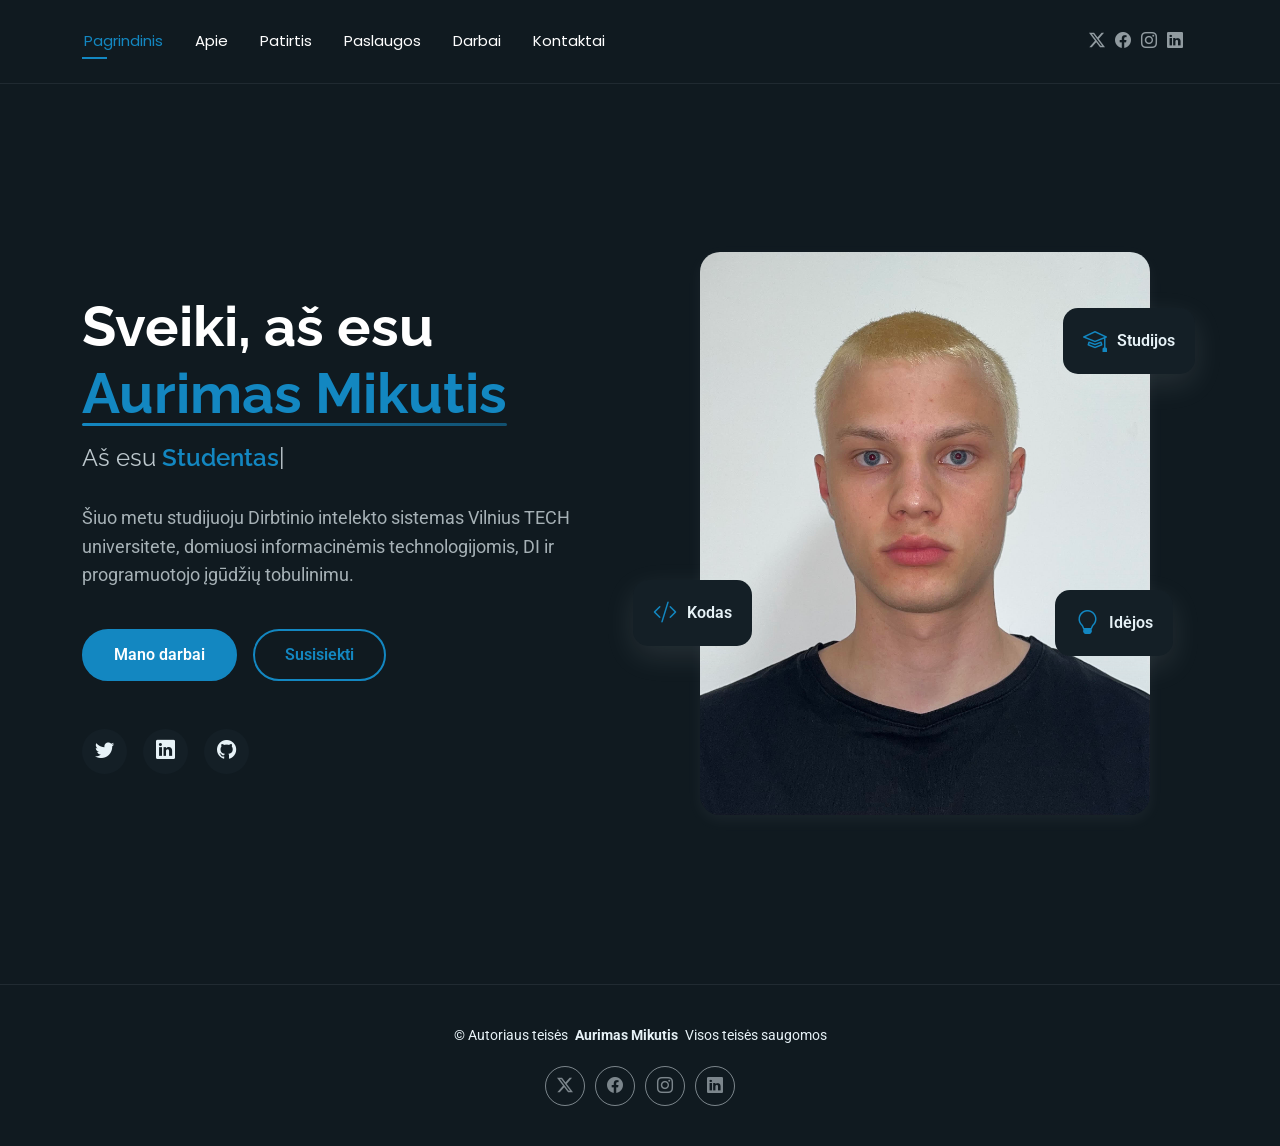
==== index.html @ d6ef15cb "Atnaujintas puslapio turinys" ====
<!DOCTYPE html>
<html lang="lt">

<head>
  <meta charset="utf-8">
  <meta content="width=device-width, initial-scale=1.0" name="viewport">
  <title>Aurimas Mikutis - Portfolioma</title>
  <meta name="description" content="">
  <meta name="keywords" content="">

  <!-- Favicons -->
  <link href="assets/img/favicon.png" rel="icon">
  <link href="assets/img/apple-touch-icon.png" rel="apple-touch-icon">

  <!-- Fonts -->
  <link href="https://fonts.googleapis.com" rel="preconnect">
  <link href="https://fonts.gstatic.com" rel="preconnect" crossorigin>
  <link href="https://fonts.googleapis.com/css2?family=Roboto:ital,wght@0,100;0,300;0,400;0,500;0,700;0,900;1,100;1,300;1,400;1,500;1,700;1,900&family=Poppins:ital,wght@0,100;0,200;0,300;0,400;0,500;0,600;0,700;0,800;0,900;1,100;1,200;1,300;1,400;1,500;1,600;1,700;1,800;1,900&family=Raleway:ital,wght@0,100;0,200;0,300;0,400;0,500;0,600;0,700;0,800;0,900;1,100;1,200;1,300;1,400;1,500;1,600;1,700;1,800;1,900&display=swap" rel="stylesheet">

  <!-- Vendor CSS Files -->
  <link href="assets/vendor/bootstrap/css/bootstrap.min.css" rel="stylesheet">
  <link href="assets/vendor/bootstrap-icons/bootstrap-icons.css" rel="stylesheet">
  <link href="assets/vendor/aos/aos.css" rel="stylesheet">
  <link href="assets/vendor/swiper/swiper-bundle.min.css" rel="stylesheet">
  <link href="assets/vendor/glightbox/css/glightbox.min.css" rel="stylesheet">

  <!-- Main CSS File -->
  <link href="assets/css/main.css" rel="stylesheet">
</head>

<body class="index-page">

  <header id="header" class="header d-flex align-items-center light-background sticky-top">
    <div class="container position-relative d-flex align-items-center justify-content-between">

      <nav id="navmenu" class="navmenu">
        <ul>
          <li><a href="index.html" class="active">Pagrindinis</a></li>
          <li><a href="about.html">Apie</a></li>
          <li><a href="resume.html">Patirtis</a></li>
          <li><a href="services.html">Paslaugos</a></li>
          <li><a href="portfolio.html">Darbai</a></li>
          <li><a href="contact.html">Kontaktai</a></li>
        </ul>
        <i class="mobile-nav-toggle d-xl-none bi bi-list"></i>
      </nav>

      <div class="header-social-links">
        <a href="#" class="twitter"><i class="bi bi-twitter-x"></i></a>
        <a href="#" class="facebook"><i class="bi bi-facebook"></i></a>
        <a href="#" class="instagram"><i class="bi bi-instagram"></i></a>
        <a href="#" class="linkedin"><i class="bi bi-linkedin"></i></a>
      </div>

    </div>
  </header>

  <main class="main">

    <!-- Hero Section -->
    <section id="hero" class="hero section">

      <div class="container" data-aos="fade-up" data-aos-delay="100">

        <div class="row gy-4 align-items-center">
          <div class="col-lg-6 order-2 order-lg-1">
            <div class="hero-content">
              <h1 data-aos="fade-up" data-aos-delay="200">Sveiki, aš esu <span class="highlight">Aurimas Mikutis</span></h1>
              <h2 data-aos="fade-up" data-aos-delay="300">Aš esu <span class="typed" data-typed-items="Studentas, Būsimas programuotojas, IT entuziastas"></span></h2>
              <p data-aos="fade-up" data-aos-delay="400">Šiuo metu studijuoju Dirbtinio intelekto sistemas Vilnius TECH universitete, domiuosi informacinėmis technologijomis, DI ir programuotojo įgūdžių tobulinimu.</p>
              <div class="hero-actions" data-aos="fade-up" data-aos-delay="500">
                <a href="portfolio.html" class="btn btn-primary">Mano darbai</a>
                <a href="contact.html" class="btn btn-outline">Susisiekti</a>
              </div>
              <div class="social-links" data-aos="fade-up" data-aos-delay="600">
                <a href="#"><i class="bi bi-twitter"></i></a>
                <a href="#"><i class="bi bi-linkedin"></i></a>
                <a href="https://github.com/mikutisaurimas"><i class="bi bi-github"></i></a>
              </div>
            </div>
          </div>
          <div class="col-lg-6 order-1 order-lg-2">
            <div class="hero-image" data-aos="zoom-in" data-aos-delay="300">
              <div class="image-wrapper">
                <img src="assets/img/profile/fotos.jpg" alt="Aurimas Mikutis" class="img-fluid">
                <div class="floating-elements">
                  <div class="floating-card design" data-aos="fade-left" data-aos-delay="700">
                    <i class="bi bi-mortarboard"></i>
                    <span>Studijos</span>
                  </div>
                  <div class="floating-card code" data-aos="fade-right" data-aos-delay="800">
                    <i class="bi bi-code-slash"></i>
                    <span>Kodas</span>
                  </div>
                  <div class="floating-card creativity" data-aos="fade-up" data-aos-delay="900">
                    <i class="bi bi-lightbulb"></i>
                    <span>Idėjos</span>
                  </div>
                </div>
              </div>
            </div>
          </div>
        </div>

      </div>

    </section><!-- /Hero Section -->

  </main>

  <footer id="footer" class="footer">

    <div class="container">
      <div class="copyright text-center ">
        <p>© <span>Autoriaus teisės</span> <strong class="px-1 sitename">Aurimas Mikutis</strong> <span>Visos teisės saugomos<br></span></p>
      </div>
      <div class="social-links d-flex justify-content-center">
        <a href="#"><i class="bi bi-twitter-x"></i></a>
        <a href="#"><i class="bi bi-facebook"></i></a>
        <a href="#"><i class="bi bi-instagram"></i></a>
        <a href="#"><i class="bi bi-linkedin"></i></a>
      </div>
    </div>

  </footer>

  <!-- Scroll Top -->
  <a href="#" id="scroll-top" class="scroll-top d-flex align-items-center justify-content-center"><i class="bi bi-arrow-up-short"></i></a>

  <!-- Preloader -->
  <div id="preloader"></div>

  <!-- Vendor JS Files -->
  <script src="assets/vendor/bootstrap/js/bootstrap.bundle.min.js"></script>
  <script src="assets/vendor/php-email-form/validate.js"></script>
  <script src="assets/vendor/aos/aos.js"></script>
  <script src="assets/vendor/typed.js/typed.umd.js"></script>
  <script src="assets/vendor/waypoints/noframework.waypoints.js"></script>
  <script src="assets/vendor/purecounter/purecounter_vanilla.js"></script>
  <script src="assets/vendor/swiper/swiper-bundle.min.js"></script>
  <script src="assets/vendor/imagesloaded/imagesloaded.pkgd.min.js"></script>
  <script src="assets/vendor/isotope-layout/isotope.pkgd.min.js"></script>
  <script src="assets/vendor/glightbox/js/glightbox.min.js"></script>

  <!-- Main JS File -->
  <script src="assets/js/main.js"></script>

</body>

</html>
---- assets/css/main.css ----
/**
* Template Name: FolioOne
* Template URL: https://bootstrapmade.com/folioone-bootstrap-portfolio-website-template/
* Updated: Aug 23 2025 with Bootstrap v5.3.7
* Author: BootstrapMade.com
* License: https://bootstrapmade.com/license/
*/

/*--------------------------------------------------------------
# Font & Color Variables
# Help: https://bootstrapmade.com/color-system/
--------------------------------------------------------------*/
/* Fonts */
:root {
  --default-font: "Roboto",  system-ui, -apple-system, "Segoe UI", Roboto, "Helvetica Neue", Arial, "Noto Sans", "Liberation Sans", sans-serif, "Apple Color Emoji", "Segoe UI Emoji", "Segoe UI Symbol", "Noto Color Emoji";
  --heading-font: "Raleway",  sans-serif;
  --nav-font: "Poppins",  sans-serif;
}

/* Global Colors - The following color variables are used throughout the website. Updating them here will change the color scheme of the entire website */
:root { 
  --background-color: #101a20; /* Background color for the entire website, including individual sections */
  --default-color: #e7f2f7; /* Default color used for the majority of the text content across the entire website */
  --heading-color: #ffffff; /* Color for headings, subheadings and title throughout the website */
  --accent-color: #1387c1; /* Accent color that represents your brand on the website. It's used for buttons, links, and other elements that need to stand out */
  --surface-color: #141f26; /* The surface color is used as a background of boxed elements within sections, such as cards, icon boxes, or other elements that require a visual separation from the global background. */
  --contrast-color: #ffffff; /* Contrast color for text, ensuring readability against backgrounds of accent, heading, or default colors. */
}

/* Nav Menu Colors - The following color variables are used specifically for the navigation menu. They are separate from the global colors to allow for more customization options */
:root {
  --nav-color: #ffffff;  /* The default color of the main navmenu links */
  --nav-hover-color: #1387c1; /* Applied to main navmenu links when they are hovered over or active */
  --nav-mobile-background-color: #213642; /* Used as the background color for mobile navigation menu */
  --nav-dropdown-background-color: #051117; /* Used as the background color for dropdown items that appear when hovering over primary navigation items */
  --nav-dropdown-color: #e7f2f7; /* Used for navigation links of the dropdown items in the navigation menu. */
  --nav-dropdown-hover-color: #1387c1; /* Similar to --nav-hover-color, this color is applied to dropdown navigation links when they are hovered over. */
}

/* Color Presets - These classes override global colors when applied to any section or element, providing reuse of the sam color scheme. */

.light-background {
  --background-color: #142027;
  --surface-color: #325264;
}

.dark-background {
  --background-color: #0b1419;
  --default-color: #ffffff;
  --heading-color: #ffffff;
  --surface-color: #252525;
  --contrast-color: #ffffff;
}

/* Smooth scroll */
:root {
  scroll-behavior: smooth;
}

/*--------------------------------------------------------------
# General Styling & Shared Classes
--------------------------------------------------------------*/
body {
  color: var(--default-color);
  background-color: var(--background-color);
  font-family: var(--default-font);
}

a {
  color: var(--accent-color);
  text-decoration: none;
  transition: 0.3s;
}

a:hover {
  color: color-mix(in srgb, var(--accent-color), transparent 25%);
  text-decoration: none;
}

h1,
h2,
h3,
h4,
h5,
h6 {
  color: var(--heading-color);
  font-family: var(--heading-font);
}

/* PHP Email Form Messages
------------------------------*/
.php-email-form .error-message {
  display: none;
  background: #df1529;
  color: #ffffff;
  text-align: left;
  padding: 15px;
  margin-bottom: 24px;
  font-weight: 600;
}

.php-email-form .sent-message {
  display: none;
  color: #ffffff;
  background: #059652;
  text-align: center;
  padding: 15px;
  margin-bottom: 24px;
  font-weight: 600;
}

.php-email-form .loading {
  display: none;
  background: var(--surface-color);
  text-align: center;
  padding: 15px;
  margin-bottom: 24px;
}

.php-email-form .loading:before {
  content: "";
  display: inline-block;
  border-radius: 50%;
  width: 24px;
  height: 24px;
  margin: 0 10px -6px 0;
  border: 3px solid var(--accent-color);
  border-top-color: var(--surface-color);
  animation: php-email-form-loading 1s linear infinite;
}

@keyframes php-email-form-loading {
  0% {
    transform: rotate(0deg);
  }

  100% {
    transform: rotate(360deg);
  }
}

/*--------------------------------------------------------------
# Global Header
--------------------------------------------------------------*/
.header {
  --background-color: rgba(255, 255, 255, 0);
  color: var(--default-color);
  background-color: var(--background-color);
  padding: 15px 0;
  transition: all 0.5s;
  z-index: 997;
  border-bottom: 1px solid color-mix(in srgb, var(--default-color), transparent 92%);
}

.header .logo {
  line-height: 1;
}

.header .logo img {
  max-height: 36px;
  margin-right: 8px;
}

.header .logo h1 {
  font-size: 32px;
  margin: 0;
  font-weight: 400;
  color: var(--heading-color);
}

.header .header-social-links {
  padding-right: 15px;
}

.header .header-social-links a {
  color: color-mix(in srgb, var(--default-color), transparent 40%);
  padding-left: 6px;
  display: inline-block;
  transition: 0.3s;
  font-size: 16px;
}

.header .header-social-links a:hover {
  color: var(--default-color);
}

.header .header-social-links a i {
  line-height: 0px;
}

@media (max-width: 1200px) {
  .header .logo {
    order: 1;
  }

  .header .header-social-links {
    order: 2;
  }

  .header .navmenu {
    order: 3;
  }
}

/* Global Header on Scroll
------------------------------*/
.scrolled .header {
  --background-color: rgba(16, 26, 32, 0.9);
}

/*--------------------------------------------------------------
# Navigation Menu
--------------------------------------------------------------*/
/* Desktop Navigation */
@media (min-width: 1200px) {
  .navmenu {
    padding: 0;
  }

  .navmenu ul {
    margin: 0;
    padding: 0;
    display: flex;
    list-style: none;
    align-items: center;
  }

  .navmenu li {
    position: relative;
  }

  .navmenu>ul>li {
    white-space: nowrap;
    padding: 15px 28px 15px 0;
  }

  .navmenu>ul>li:last-child {
    padding-right: 0;
  }

  .navmenu a,
  .navmenu a:focus {
    color: var(--nav-color);
    font-size: 15px;
    padding: 0 2px;
    font-family: var(--nav-font);
    font-weight: 400;
    display: flex;
    align-items: center;
    justify-content: space-between;
    white-space: nowrap;
    transition: 0.3s;
    position: relative;
  }

  .navmenu a i,
  .navmenu a:focus i {
    font-size: 12px;
    line-height: 0;
    margin-left: 5px;
    transition: 0.3s;
  }

  .navmenu>ul>li>a:before {
    content: "";
    position: absolute;
    height: 2px;
    bottom: -6px;
    left: 0;
    background-color: var(--nav-hover-color);
    visibility: hidden;
    width: 0px;
    transition: all 0.3s ease-in-out 0s;
  }

  .navmenu a:hover:before,
  .navmenu li:hover>a:before,
  .navmenu .active:before {
    visibility: visible;
    width: 25px;
  }

  .navmenu li:hover>a,
  .navmenu .active,
  .navmenu .active:focus {
    color: var(--nav-hover-color);
  }

  .navmenu .dropdown ul {
    margin: 0;
    padding: 10px 0;
    background: var(--nav-dropdown-background-color);
    display: block;
    position: absolute;
    visibility: hidden;
    left: -5px;
    top: 130%;
    opacity: 0;
    transition: 0.3s;
    border-radius: 4px;
    z-index: 99;
    box-shadow: 0px 0px 30px rgba(0, 0, 0, 0.1);
  }

  .navmenu .dropdown ul li {
    min-width: 200px;
  }

  .navmenu .dropdown ul a {
    padding: 10px 20px;
    font-size: 15px;
    text-transform: none;
    color: var(--nav-dropdown-color);
  }

  .navmenu .dropdown ul a i {
    font-size: 12px;
  }

  .navmenu .dropdown ul a:hover,
  .navmenu .dropdown ul .active:hover,
  .navmenu .dropdown ul li:hover>a {
    color: var(--nav-dropdown-hover-color);
  }

  .navmenu .dropdown:hover>ul {
    opacity: 1;
    top: 100%;
    visibility: visible;
  }

  .navmenu .dropdown .dropdown ul {
    top: 0;
    left: -90%;
    visibility: hidden;
  }

  .navmenu .dropdown .dropdown:hover>ul {
    opacity: 1;
    top: 0;
    left: -100%;
    visibility: visible;
  }
}

/* Mobile Navigation */
@media (max-width: 1199px) {
  .mobile-nav-toggle {
    color: var(--nav-color);
    font-size: 28px;
    line-height: 0;
    margin-right: 10px;
    cursor: pointer;
    transition: color 0.3s;
  }

  .navmenu {
    padding: 0;
    z-index: 9997;
  }

  .navmenu ul {
    display: none;
    list-style: none;
    position: absolute;
    inset: 60px 20px 20px 20px;
    padding: 10px 0;
    margin: 0;
    border-radius: 6px;
    background-color: var(--nav-mobile-background-color);
    border: 1px solid color-mix(in srgb, var(--default-color), transparent 90%);
    box-shadow: none;
    overflow-y: auto;
    transition: 0.3s;
    z-index: 9998;
  }

  .navmenu a,
  .navmenu a:focus {
    color: var(--nav-dropdown-color);
    padding: 10px 20px;
    font-family: var(--nav-font);
    font-size: 17px;
    font-weight: 500;
    display: flex;
    align-items: center;
    justify-content: space-between;
    white-space: nowrap;
    transition: 0.3s;
  }

  .navmenu a i,
  .navmenu a:focus i {
    font-size: 12px;
    line-height: 0;
    margin-left: 5px;
    width: 30px;
    height: 30px;
    display: flex;
    align-items: center;
    justify-content: center;
    border-radius: 50%;
    transition: 0.3s;
    background-color: color-mix(in srgb, var(--accent-color), transparent 90%);
  }

  .navmenu a i:hover,
  .navmenu a:focus i:hover {
    background-color: var(--accent-color);
    color: var(--contrast-color);
  }

  .navmenu a:hover,
  .navmenu .active,
  .navmenu .active:focus {
    color: var(--nav-dropdown-hover-color);
  }

  .navmenu .active i,
  .navmenu .active:focus i {
    background-color: var(--accent-color);
    color: var(--contrast-color);
    transform: rotate(180deg);
  }

  .navmenu .dropdown ul {
    position: static;
    display: none;
    z-index: 99;
    padding: 10px 0;
    margin: 10px 20px;
    background-color: var(--nav-dropdown-background-color);
    transition: all 0.5s ease-in-out;
  }

  .navmenu .dropdown ul ul {
    background-color: rgba(33, 37, 41, 0.1);
  }

  .navmenu .dropdown>.dropdown-active {
    display: block;
    background-color: rgba(33, 37, 41, 0.03);
  }

  .mobile-nav-active {
    overflow: hidden;
  }

  .mobile-nav-active .mobile-nav-toggle {
    color: #fff;
    position: absolute;
    font-size: 32px;
    top: 15px;
    right: 15px;
    margin-right: 0;
    z-index: 9999;
  }

  .mobile-nav-active .navmenu {
    position: fixed;
    overflow: hidden;
    inset: 0;
    background: rgba(33, 37, 41, 0.8);
    transition: 0.3s;
  }

  .mobile-nav-active .navmenu>ul {
    display: block;
  }
}

/*--------------------------------------------------------------
# Global Footer
--------------------------------------------------------------*/
.footer {
  color: var(--default-color);
  background-color: var(--background-color);
  font-size: 14px;
  padding: 40px 0;
  position: relative;
  border-top: 1px solid color-mix(in srgb, var(--default-color), transparent 92%);
}

.footer .copyright p {
  margin-bottom: 0;
}

.footer .social-links {
  margin-top: 20px;
}

.footer .social-links a {
  display: flex;
  align-items: center;
  justify-content: center;
  width: 40px;
  height: 40px;
  border-radius: 50%;
  border: 1px solid color-mix(in srgb, var(--default-color), transparent 50%);
  font-size: 16px;
  color: color-mix(in srgb, var(--default-color), transparent 50%);
  margin: 0 5px;
  transition: 0.3s;
}

.footer .social-links a:hover {
  color: var(--accent-color);
  border-color: var(--accent-color);
}

.footer .credits {
  margin-top: 10px;
  font-size: 13px;
  text-align: center;
}

/*--------------------------------------------------------------
# Preloader
--------------------------------------------------------------*/
#preloader {
  position: fixed;
  inset: 0;
  z-index: 9999;
  overflow: hidden;
  background-color: var(--background-color);
  transition: all 0.6s ease-out;
  width: 100%;
  height: 100vh;
}

#preloader:before,
#preloader:after {
  content: "";
  position: absolute;
  border: 4px solid var(--accent-color);
  border-radius: 50%;
  animation: animate-preloader 2s cubic-bezier(0, 0.2, 0.8, 1) infinite;
}

#preloader:after {
  animation-delay: -0.5s;
}

@keyframes animate-preloader {
  0% {
    width: 10px;
    height: 10px;
    top: calc(50% - 5px);
    left: calc(50% - 5px);
    opacity: 1;
  }

  100% {
    width: 72px;
    height: 72px;
    top: calc(50% - 36px);
    left: calc(50% - 36px);
    opacity: 0;
  }
}

/*--------------------------------------------------------------
# Scroll Top Button
--------------------------------------------------------------*/
.scroll-top {
  position: fixed;
  visibility: hidden;
  opacity: 0;
  right: 15px;
  bottom: -15px;
  z-index: 99999;
  background-color: var(--accent-color);
  width: 44px;
  height: 44px;
  border-radius: 50px;
  transition: all 0.4s;
}

.scroll-top i {
  font-size: 24px;
  color: var(--contrast-color);
  line-height: 0;
}

.scroll-top:hover {
  background-color: color-mix(in srgb, var(--accent-color), transparent 20%);
  color: var(--contrast-color);
}

.scroll-top.active {
  visibility: visible;
  opacity: 1;
  bottom: 15px;
}

/*--------------------------------------------------------------
# Disable aos animation delay on mobile devices
--------------------------------------------------------------*/
@media screen and (max-width: 768px) {
  [data-aos-delay] {
    transition-delay: 0 !important;
  }
}

/*--------------------------------------------------------------
# Global Page Titles & Breadcrumbs
--------------------------------------------------------------*/
.page-title {
  color: var(--default-color);
  background-color: var(--background-color);
  position: relative;
}

.page-title .heading {
  padding: 80px 0;
  border-top: 1px solid color-mix(in srgb, var(--default-color), transparent 90%);
}

.page-title .heading h1 {
  font-size: 38px;
  font-weight: 700;
}

.page-title nav {
  background-color: color-mix(in srgb, var(--default-color), transparent 96%);
  padding: 20px 0;
}

.page-title nav ol {
  display: flex;
  flex-wrap: wrap;
  list-style: none;
  padding: 0;
  margin: 0;
  font-size: 16px;
  font-weight: 400;
}

.page-title nav ol li+li {
  padding-left: 10px;
}

.page-title nav ol li+li::before {
  content: "/";
  display: inline-block;
  padding-right: 10px;
  color: color-mix(in srgb, var(--default-color), transparent 70%);
}

/*--------------------------------------------------------------
# Global Sections
--------------------------------------------------------------*/
section,
.section {
  color: var(--default-color);
  background-color: var(--background-color);
  padding: 60px 0;
  scroll-margin-top: 100px;
  overflow: clip;
}

@media (max-width: 1199px) {

  section,
  .section {
    scroll-margin-top: 66px;
  }
}

/*--------------------------------------------------------------
# Global Section Titles
--------------------------------------------------------------*/
.section-title {
  text-align: center;
  padding-bottom: 60px;
  position: relative;
}

.section-title h2 {
  font-size: 3.5rem;
  font-weight: 400;
  line-height: 1.2;
  color: var(--heading-color);
  margin-bottom: 1.5rem;
  letter-spacing: -1px;
}

@media (max-width: 768px) {
  .section-title h2 {
    font-size: 2.5rem;
  }
}

.section-title p {
  font-size: 1.125rem;
  line-height: 1.8;
  color: color-mix(in srgb, var(--default-color), transparent 25%);
  max-width: 900px;
  margin: 0 auto;
  text-wrap: balance;
}

/*--------------------------------------------------------------
# Hero Section
--------------------------------------------------------------*/
.hero {
  padding: 80px 0;
  min-height: 100vh;
  display: flex;
  align-items: center;
}

.hero .hero-content h1 {
  font-size: 3.5rem;
  font-weight: 700;
  margin-bottom: 1rem;
  line-height: 1.2;
}

.hero .hero-content h1 .highlight {
  color: var(--accent-color);
  position: relative;
}

.hero .hero-content h1 .highlight::after {
  content: "";
  position: absolute;
  bottom: 0;
  left: 0;
  width: 100%;
  height: 3px;
  background: linear-gradient(90deg, var(--accent-color), color-mix(in srgb, var(--accent-color), transparent 50%));
  border-radius: 2px;
}

@media (max-width: 768px) {
  .hero .hero-content h1 {
    font-size: 2.5rem;
  }
}

.hero .hero-content h2 {
  font-size: 1.5rem;
  font-weight: 400;
  margin-bottom: 2rem;
  color: color-mix(in srgb, var(--default-color), transparent 20%);
}

.hero .hero-content h2 .typed {
  color: var(--accent-color);
  font-weight: 600;
}

@media (max-width: 768px) {
  .hero .hero-content h2 {
    font-size: 1.25rem;
  }
}

.hero .hero-content p {
  font-size: 1.1rem;
  line-height: 1.6;
  margin-bottom: 2.5rem;
  color: color-mix(in srgb, var(--default-color), transparent 30%);
}

.hero .hero-actions {
  display: flex;
  gap: 1rem;
  margin-bottom: 3rem;
}

.hero .hero-actions .btn {
  padding: 12px 30px;
  border-radius: 50px;
  font-weight: 600;
  text-decoration: none;
  transition: all 0.3s ease;
  border: 2px solid;
}

.hero .hero-actions .btn.btn-primary {
  background: var(--accent-color);
  color: var(--contrast-color);
  border-color: var(--accent-color);
}

.hero .hero-actions .btn.btn-primary:hover {
  background: color-mix(in srgb, var(--accent-color), black 15%);
  border-color: color-mix(in srgb, var(--accent-color), black 15%);
  transform: translateY(-2px);
}

.hero .hero-actions .btn.btn-outline {
  background: transparent;
  color: var(--accent-color);
  border-color: var(--accent-color);
}

.hero .hero-actions .btn.btn-outline:hover {
  transform: translateY(-2px);
}

@media (max-width: 576px) {
  .hero .hero-actions {
    flex-direction: column;
  }

  .hero .hero-actions .btn {
    text-align: center;
  }
}

.hero .social-links {
  display: flex;
  gap: 1rem;
}

.hero .social-links a {
  width: 45px;
  height: 45px;
  background: var(--surface-color);
  border-radius: 50%;
  display: flex;
  align-items: center;
  justify-content: center;
  color: var(--default-color);
  font-size: 1.2rem;
  transition: all 0.3s ease;
}

.hero .social-links a:hover {
  background: var(--accent-color);
  color: var(--contrast-color);
  transform: translateY(-3px);
  box-shadow: 0 8px 25px color-mix(in srgb, var(--accent-color), transparent 70%);
}

.hero .hero-image {
  position: relative;
}

.hero .hero-image .image-wrapper {
  position: relative;
  max-width: 450px;
  margin: 0 auto;
}

.hero .hero-image .image-wrapper img {
  border-radius: 20px;
  box-shadow: 0 5px 15px color-mix(in srgb, var(--default-color), transparent 95%);
  transition: transform 0.3s ease;
}

.hero .hero-image .image-wrapper img:hover {
  transform: scale(1.02);
}

.hero .hero-image .floating-elements {
  position: absolute;
  top: 0;
  left: 0;
  right: 0;
  bottom: 0;
  pointer-events: none;
}

.hero .hero-image .floating-elements .floating-card {
  position: absolute;
  background: var(--surface-color);
  padding: 15px 20px;
  border-radius: 15px;
  box-shadow: 0 10px 30px color-mix(in srgb, var(--default-color), transparent 90%);
  display: flex;
  align-items: center;
  gap: 10px;
  font-weight: 600;
  animation: float 3s ease-in-out infinite;
}

.hero .hero-image .floating-elements .floating-card i {
  font-size: 1.5rem;
  color: var(--accent-color);
}

.hero .hero-image .floating-elements .floating-card.design {
  top: 10%;
  right: -10%;
  animation-delay: 0s;
}

.hero .hero-image .floating-elements .floating-card.code {
  bottom: 30%;
  left: -15%;
  animation-delay: 1s;
}

.hero .hero-image .floating-elements .floating-card.creativity {
  top: 60%;
  right: -5%;
  animation-delay: 2s;
}

@media (max-width: 992px) {
  .hero .hero-image .floating-elements .floating-card {
    display: none;
  }
}

@keyframes float {

  0%,
  100% {
    transform: translateY(0px);
  }

  50% {
    transform: translateY(-10px);
  }
}

@media (max-width: 992px) {
  .hero .hero-content {
    text-align: center;
    margin-bottom: 3rem;
  }
}

/*--------------------------------------------------------------
# About Section
--------------------------------------------------------------*/
.about .intro-content .eyebrow {
  display: inline-block;
  letter-spacing: 0.12em;
  text-transform: uppercase;
  font-size: 12px;
  color: color-mix(in srgb, var(--default-color), transparent 40%);
  margin-bottom: 16px;
}

.about .intro-content .headline {
  font-family: var(--heading-font);
  font-weight: 300;
  line-height: 1.2;
  font-size: clamp(28px, 4vw, 44px);
  margin: 0 0 24px 0;
}

.about .intro-content .lead {
  font-size: 18px;
  line-height: 1.8;
  color: color-mix(in srgb, var(--default-color), transparent 10%);
  margin-bottom: 24px;
}

.about .intro-content p {
  line-height: 1.8;
  margin-bottom: 24px;
  color: color-mix(in srgb, var(--default-color), transparent 5%);
}

.about .intro-content .cta-group {
  display: flex;
  gap: 24px;
  align-items: center;
  margin-top: 24px;
}

.about .intro-content .cta-group .btn-ghost {
  display: inline-flex;
  align-items: center;
  gap: 8px;
  padding: 12px 18px;
  border-radius: 6px;
  color: var(--accent-color);
  background: color-mix(in srgb, var(--accent-color), transparent 92%);
  border: 1px solid color-mix(in srgb, var(--accent-color), transparent 70%);
  transition: 0.3s ease-in-out;
}

.about .intro-content .cta-group .btn-ghost:hover,
.about .intro-content .cta-group .btn-ghost:focus {
  color: var(--contrast-color);
  background: var(--accent-color);
  border-color: var(--accent-color);
  outline: none;
  box-shadow: 0 0 0 3px color-mix(in srgb, var(--accent-color), transparent 70%);
}

.about .intro-content .cta-group .link-underline {
  display: inline-flex;
  align-items: center;
  gap: 8px;
  position: relative;
  color: var(--accent-color);
  padding-bottom: 4px;
  transition: 0.3s ease-in-out;
}

.about .intro-content .cta-group .link-underline::after {
  content: "";
  position: absolute;
  left: 0;
  right: 0;
  bottom: 0;
  height: 1px;
  background: color-mix(in srgb, var(--accent-color), transparent 40%);
  transform: scaleX(0.4);
  transform-origin: left;
  transition: 0.3s ease-in-out;
}

.about .intro-content .cta-group .link-underline:hover,
.about .intro-content .cta-group .link-underline:focus {
  color: color-mix(in srgb, var(--accent-color), transparent 10%);
  outline: none;
}

.about .intro-content .cta-group .link-underline:hover::after,
.about .intro-content .cta-group .link-underline:focus::after {
  transform: scaleX(1);
}

.about .profile-figure {
  margin: 0;
}

.about .profile-figure .profile-photo {
  width: 88%;
  max-width: 440px;
  border-radius: 18px;
  box-shadow: 0 10px 30px color-mix(in srgb, var(--default-color), transparent 92%);
  transform: translateY(0);
  transition: transform 0.3s ease-in-out;
}

.about .profile-figure .profile-caption {
  margin-top: 24px;
  display: flex;
  align-items: center;
  justify-content: center;
}

.about .profile-figure .profile-caption .meta {
  font-size: 14px;
  color: color-mix(in srgb, var(--default-color), transparent 20%);
}

.about .profile-figure .profile-caption .meta .funfact {
  font-size: 13px;
  margin-top: 4px;
  color: color-mix(in srgb, var(--default-color), transparent 35%);
}

.about .profile-figure:hover .profile-photo {
  transform: translateY(-4px);
}

.about .skill-item {
  padding: 24px;
  border-radius: 6px;
  transition: 0.3s ease-in-out;
  background: color-mix(in srgb, var(--surface-color), var(--accent-color) 2%);
  border: 1px solid color-mix(in srgb, var(--default-color), transparent 88%);
  height: 100%;
}

.about .skill-item i {
  font-size: 24px;
  color: var(--accent-color);
  margin-bottom: 16px;
  display: inline-block;
}

.about .skill-item h3 {
  font-size: 16px;
  margin-bottom: 6px;
  font-weight: 500;
}

.about .skill-item p {
  margin: 0;
  font-size: 14px;
  color: color-mix(in srgb, var(--default-color), transparent 25%);
}

.about .skill-item:hover {
  transform: translateY(-3px);
  border-color: color-mix(in srgb, var(--accent-color), transparent 60%);
  box-shadow: 0 10px 30px color-mix(in srgb, var(--default-color), transparent 92%);
}

.about .timeline-item {
  position: relative;
  padding-left: 26px;
}

.about .timeline-item time {
  display: inline-block;
  font-size: 12px;
  letter-spacing: 0.08em;
  text-transform: uppercase;
  color: color-mix(in srgb, var(--default-color), transparent 45%);
  margin-bottom: 6px;
}

.about .timeline-item h4 {
  font-size: 18px;
  font-weight: 400;
  margin: 0 0 6px;
}

.about .timeline-item p {
  font-size: 14px;
  color: color-mix(in srgb, var(--default-color), transparent 25%);
  margin: 0;
}

.about .timeline-item .dot {
  position: absolute;
  left: 0;
  top: 4px;
  width: 10px;
  height: 10px;
  border-radius: 50%;
  background: var(--accent-color);
  box-shadow: 0 0 0 6px color-mix(in srgb, var(--accent-color), transparent 80%);
}

.about .personal-quote {
  padding: 24px 0;
}

.about .personal-quote p {
  font-family: var(--heading-font);
  font-weight: 300;
  font-size: clamp(20px, 3vw, 28px);
  line-height: 1.5;
  color: color-mix(in srgb, var(--default-color), transparent 5%);
  margin: 0 auto;
  max-width: 800px;
}

.about .fact-pill {
  display: flex;
  align-items: center;
  justify-content: center;
  gap: 10px;
  padding: 10px 14px;
  border-radius: 999px;
  border: 1px solid color-mix(in srgb, var(--default-color), transparent 85%);
  background: var(--surface-color);
  color: color-mix(in srgb, var(--default-color), transparent 10%);
  transition: 0.3s ease-in-out;
}

.about .fact-pill i {
  color: var(--accent-color);
}

.about .fact-pill span {
  font-size: 14px;
}

.about .fact-pill:hover {
  transform: translateY(-2px);
  border-color: color-mix(in srgb, var(--accent-color), transparent 60%);
  box-shadow: 0 10px 30px color-mix(in srgb, var(--default-color), transparent 92%);
}

.about .fact-pill:focus-within {
  box-shadow: 0 0 0 3px color-mix(in srgb, var(--accent-color), transparent 70%);
}

@media (max-width: 992px) {
  .about .profile-figure {
    text-align: center !important;
  }

  .about .profile-figure .profile-photo {
    width: 72%;
  }

  .about .intro-content .cta-group {
    flex-wrap: wrap;
  }
}

@media (max-width: 576px) {
  .about .profile-figure .profile-photo {
    width: 100%;
  }
}

/*--------------------------------------------------------------
# Skills Section
--------------------------------------------------------------*/
.skills .skill-box {
  background-color: var(--surface-color);
  padding: 2rem;
  border-radius: 8px;
  box-shadow: 0 0 20px rgba(0, 0, 0, 0.05);
}

.skills .skill-box h3 {
  font-size: 1.2rem;
  margin-bottom: 1rem;
  font-weight: 600;
}

.skills .skill-box p {
  font-size: 0.9rem;
  margin-bottom: 0.8rem;
  opacity: 0.6;
}

.skills .skill-box .progress {
  background-color: color-mix(in srgb, var(--accent-color), transparent 85%);
  border-radius: 50px;
  height: 8px;
  margin-top: 5px;
  overflow: hidden;
}

.skills .skill-box .progress .progress-bar {
  background-color: var(--accent-color);
  height: 100%;
  position: relative;
  border-radius: 50px;
  transition: 0.9s;
  width: 1px;
}

/*--------------------------------------------------------------
# Stats Section
--------------------------------------------------------------*/
.stats .avatars {
  position: relative;
}

.stats .avatars img {
  width: 60px;
  height: 60px;
  border: 3px solid var(--accent-color);
  margin-right: -15px;
  transition: transform 0.3s ease;
}

.stats .avatars img:hover {
  transform: translateY(-5px);
  z-index: 2;
}

.stats .counters h2 {
  color: var(--heading-color);
  font-size: 48px;
  font-weight: 700;
  margin-bottom: 10px;
}

.stats .counters h2 span {
  display: inline-block;
}

.stats .counters p {
  color: var(--default-color);
  font-size: 18px;
  margin: 0;
  opacity: 0.9;
}

@media (max-width: 991px) {
  .stats .row {
    text-align: center;
  }

  .stats .avatars {
    justify-content: center;
    margin-bottom: 40px;
  }

  .stats .counters h2 {
    font-size: 36px;
  }

  .stats .counters p {
    font-size: 16px;
  }

  .stats .counters .col-md-4 {
    margin-bottom: 30px;
  }

  .stats .counters .col-md-4:last-child {
    margin-bottom: 0;
  }
}

@media (max-width: 576px) {
  .stats {
    padding: 60px 0;
  }

  .stats .avatars {
    flex-wrap: wrap;
    justify-content: center;
  }

  .stats .avatars img {
    margin: 0 -8px;
  }
}

/*--------------------------------------------------------------
# Testimonials Section
--------------------------------------------------------------*/
.testimonials .testimonials-carousel,
.testimonials .testimonials-slider {
  overflow: hidden;
}

.testimonials .testimonial-item .testimonial-content {
  border-left: 3px solid var(--accent-color);
  padding-left: 30px;
}

.testimonials .testimonial-item .testimonial-img {
  border-radius: 50%;
  border: 4px solid var(--background-color);
  margin: 0 auto;
}

.testimonials .testimonial-item h3 {
  font-size: 20px;
  font-weight: bold;
  margin: 10px 0 5px 0;
}

.testimonials .testimonial-item h4 {
  font-size: 14px;
  color: color-mix(in srgb, var(--default-color), transparent 40%);
  margin: 0 0 10px 0;
}

.testimonials .testimonial-item .stars i {
  color: #ffc107;
  margin: 0 1px;
}

.testimonials .testimonial-item .quote-icon-left,
.testimonials .testimonial-item .quote-icon-right {
  color: color-mix(in srgb, var(--accent-color), transparent 50%);
  font-size: 26px;
  line-height: 0;
}

.testimonials .testimonial-item .quote-icon-left {
  display: inline-block;
  left: -5px;
  position: relative;
}

.testimonials .testimonial-item .quote-icon-right {
  display: inline-block;
  right: -5px;
  position: relative;
  top: 10px;
  transform: scale(-1, -1);
}

.testimonials .testimonial-item p {
  font-style: italic;
}

.testimonials .swiper-wrapper {
  height: auto;
}

.testimonials .swiper-pagination {
  margin-top: 30px;
  position: relative;
}

.testimonials .swiper-pagination .swiper-pagination-bullet {
  width: 12px;
  height: 12px;
  background-color: color-mix(in srgb, var(--default-color), transparent 85%);
  opacity: 1;
}

.testimonials .swiper-pagination .swiper-pagination-bullet-active {
  background-color: var(--accent-color);
}

/*--------------------------------------------------------------
# Resume Section
--------------------------------------------------------------*/
.resume .resume-item {
  margin-bottom: 3rem;
}

.resume .resume-item .resume-title {
  font-size: 1.75rem;
  font-weight: 700;
  margin-bottom: 1.5rem;
  padding-bottom: 1.5rem;
  position: relative;
  color: var(--heading-color);
}

.resume .resume-item .resume-title::after {
  content: "";
  position: absolute;
  display: block;
  width: 50px;
  height: 3px;
  background: var(--accent-color);
  bottom: 0;
  left: 0;
}

.resume .resume-item .resume-content {
  padding-left: 1.25rem;
  border-left: 2px solid color-mix(in srgb, var(--accent-color), transparent 85%);
}

.resume .resume-item article {
  position: relative;
  margin-bottom: 2.5rem;
}

.resume .resume-item article::before {
  content: "";
  position: absolute;
  width: 16px;
  height: 16px;
  border-radius: 50%;
  left: -1.8rem;
  top: 0.25rem;
  background: var(--background-color);
  border: 2px solid var(--accent-color);
}

.resume .resume-item article h4 {
  font-size: 1.25rem;
  font-weight: 600;
  margin-bottom: 0.5rem;
  color: var(--heading-color);
}

.resume .resume-item article h5 {
  font-size: 1rem;
  background: color-mix(in srgb, var(--accent-color), transparent 92%);
  padding: 0.375rem 0.75rem;
  display: inline-block;
  font-weight: 600;
  margin: 0.5rem 0;
  color: var(--accent-color);
  border-radius: 4px;
}

.resume .resume-item article .institution,
.resume .resume-item article .company {
  font-size: 1rem;
  margin-bottom: 1rem;
  color: color-mix(in srgb, var(--default-color), transparent 25%);
}

.resume .resume-item article p {
  margin-bottom: 1rem;
}

.resume .resume-item article ul {
  padding-left: 1.25rem;
  margin-bottom: 0;
}

.resume .resume-item article ul li {
  padding-bottom: 0.75rem;
  position: relative;
}

.resume .resume-item article ul li:last-child {
  padding-bottom: 0;
}

.resume .skill-item {
  margin-bottom: 2rem;
}

.resume .skill-item h4 {
  font-size: 1rem;
  font-weight: 600;
  margin-bottom: 0.75rem;
  color: var(--heading-color);
}

.resume .skill-item .progress {
  height: 0.75rem;
  background-color: color-mix(in srgb, var(--accent-color), transparent 92%);
  border-radius: 1rem;
  overflow: visible;
}

.resume .skill-item .progress .progress-bar {
  background-color: var(--accent-color);
  position: relative;
  border-radius: 1rem;
  width: 0;
  transition: width 1s ease;
}

.resume .skill-item .progress .progress-bar::after {
  content: attr(aria-valuenow) "%";
  position: absolute;
  right: 0;
  top: -1.75rem;
  font-size: 0.875rem;
  font-weight: 600;
  color: var(--accent-color);
}

@media (max-width: 991.98px) {
  .resume .resume-item {
    margin-bottom: 2rem;
  }
}

@media (max-width: 767.98px) {
  .resume .resume-content {
    padding-left: 1rem !important;
  }

  .resume article::before {
    left: -2rem !important;
  }
}

/*--------------------------------------------------------------
# Services Section
--------------------------------------------------------------*/
.services .service-item {
  display: flex;
  background-color: var(--surface-color);
  border-radius: 12px;
  padding: 2rem;
  height: 100%;
  position: relative;
  overflow: hidden;
  box-shadow: 0 5px 20px rgba(0, 0, 0, 0.03);
  transition: all 0.4s ease;
}

.services .service-item::before {
  content: "";
  position: absolute;
  left: 0;
  top: 0;
  height: 100%;
  width: 4px;
  background-color: var(--accent-color);
  transform: scaleY(0);
  transform-origin: bottom;
  transition: transform 0.4s cubic-bezier(0.65, 0, 0.35, 1);
}

.services .service-item:hover {
  box-shadow: 0 10px 30px rgba(0, 0, 0, 0.08);
  transform: translateY(-5px);
}

.services .service-item:hover::before {
  transform: scaleY(1);
}

.services .service-item:hover .service-icon {
  background-color: var(--accent-color);
  color: var(--contrast-color);
  transform: rotateY(180deg);
}

.services .service-item:hover .service-icon i {
  transform: rotateY(180deg);
}

.services .service-item:hover .service-link i {
  transform: translateX(5px);
}

.services .service-icon {
  flex-shrink: 0;
  width: 70px;
  height: 70px;
  border-radius: 12px;
  background-color: color-mix(in srgb, var(--accent-color), transparent 90%);
  color: var(--accent-color);
  display: flex;
  align-items: center;
  justify-content: center;
  margin-right: 1.5rem;
  transition: all 0.5s ease;
}

.services .service-icon i {
  font-size: 2rem;
  transition: transform 0.5s ease;
}

.services .service-content {
  flex-grow: 1;
}

.services .service-content h3 {
  font-size: 1.4rem;
  margin-bottom: 1rem;
  font-weight: 700;
  color: var(--heading-color);
}

.services .service-content p {
  margin-bottom: 1.25rem;
  color: color-mix(in srgb, var(--default-color), transparent 20%);
}

.services .service-link {
  display: inline-flex;
  align-items: center;
  color: var(--accent-color);
  font-weight: 600;
  text-decoration: none;
  transition: color 0.3s ease;
}

.services .service-link span {
  margin-right: 0.5rem;
}

.services .service-link i {
  transition: transform 0.3s ease;
}

.services .service-link:hover {
  color: color-mix(in srgb, var(--accent-color), transparent 25%);
}

@media (max-width: 767.98px) {
  .services .service-item {
    padding: 1.5rem;
    margin-bottom: 1rem;
  }

  .services .service-icon {
    width: 60px;
    height: 60px;
    margin-right: 1rem;
  }

  .services .service-icon i {
    font-size: 1.5rem;
  }

  .services .service-content h3 {
    font-size: 1.2rem;
    margin-bottom: 0.75rem;
  }

  .services .service-content p {
    margin-bottom: 1rem;
    font-size: 0.95rem;
  }
}

@media (max-width: 575.98px) {
  .services .service-item {
    flex-direction: column;
    text-align: center;
  }

  .services .service-item::before {
    width: 100%;
    height: 4px;
    transform: scaleX(0);
    transform-origin: left;
  }

  .services .service-item:hover::before {
    transform: scaleX(1);
  }

  .services .service-icon {
    margin-right: 0;
    margin-bottom: 1.25rem;
  }

  .services .service-link {
    justify-content: center;
  }
}

/*--------------------------------------------------------------
# Service Details Section
--------------------------------------------------------------*/
.service-details .service-hero {
  margin-bottom: 4rem;
}

.service-details .service-hero .service-meta {
  display: flex;
  align-items: center;
  gap: 1rem;
  margin-bottom: 1.5rem;
}

.service-details .service-hero .service-meta .service-category {
  background: color-mix(in srgb, var(--accent-color), transparent 85%);
  color: var(--accent-color);
  padding: 0.5rem 1rem;
  border-radius: 20px;
  font-size: 0.85rem;
  font-weight: 500;
  letter-spacing: 0.5px;
}

.service-details .service-hero .service-meta .reading-time {
  color: color-mix(in srgb, var(--default-color), transparent 50%);
  font-size: 0.9rem;
  font-weight: 300;
}

.service-details .service-hero h1 {
  font-size: 3.5rem;
  font-weight: 300;
  line-height: 1.2;
  margin-bottom: 1.5rem;
  color: var(--heading-color);
  letter-spacing: -0.02em;
}

.service-details .service-hero .service-description {
  font-size: 1.25rem;
  line-height: 1.7;
  color: color-mix(in srgb, var(--default-color), transparent 25%);
  font-weight: 300;
  margin: 0;
}

.service-details .service-visual {
  margin-bottom: 4rem;
  overflow: hidden;
  border-radius: 4px;
}

.service-details .service-visual img {
  width: 100%;
  height: 400px;
  object-fit: cover;
  transition: transform 0.5s ease;
}

.service-details .service-visual img:hover {
  transform: scale(1.02);
}

.service-details .service-narrative {
  margin-bottom: 5rem;
}

.service-details .service-narrative h3 {
  font-size: 2rem;
  font-weight: 300;
  margin-bottom: 2rem;
  color: var(--heading-color);
  letter-spacing: -0.01em;
}

.service-details .service-narrative p {
  font-size: 1.1rem;
  line-height: 1.8;
  margin-bottom: 2rem;
  color: var(--default-color);
  font-weight: 300;
}

.service-details .benefits-grid {
  display: grid;
  grid-template-columns: repeat(auto-fit, minmax(280px, 1fr));
  gap: 2.5rem;
  margin-top: 3rem;
}

.service-details .benefits-grid .benefit-card {
  text-align: center;
  padding: 0;
}

.service-details .benefits-grid .benefit-card .benefit-icon {
  width: 60px;
  height: 60px;
  background: color-mix(in srgb, var(--accent-color), transparent 90%);
  border-radius: 50%;
  display: flex;
  align-items: center;
  justify-content: center;
  margin: 0 auto 1.5rem;
  transition: all 0.3s ease;
}

.service-details .benefits-grid .benefit-card .benefit-icon i {
  font-size: 1.5rem;
  color: var(--accent-color);
}

.service-details .benefits-grid .benefit-card:hover .benefit-icon {
  background: var(--accent-color);
  transform: translateY(-2px);
}

.service-details .benefits-grid .benefit-card:hover .benefit-icon i {
  color: var(--contrast-color);
}

.service-details .benefits-grid .benefit-card h4 {
  font-size: 1.2rem;
  font-weight: 400;
  margin-bottom: 1rem;
  color: var(--heading-color);
}

.service-details .benefits-grid .benefit-card p {
  font-size: 1rem;
  line-height: 1.6;
  color: color-mix(in srgb, var(--default-color), transparent 30%);
  margin: 0;
}

.service-details .timeline-section {
  margin-bottom: 4rem;
}

.service-details .timeline-section h3 {
  font-size: 2rem;
  font-weight: 300;
  margin-bottom: 3rem;
  color: var(--heading-color);
  letter-spacing: -0.01em;
}

.service-details .timeline-section .timeline {
  position: relative;
}

.service-details .timeline-section .timeline::before {
  content: "";
  position: absolute;
  left: 30px;
  top: 0;
  bottom: 0;
  width: 1px;
  background: color-mix(in srgb, var(--default-color), transparent 85%);
}

.service-details .timeline-section .timeline .timeline-item {
  position: relative;
  padding-left: 80px;
  margin-bottom: 3rem;
}

.service-details .timeline-section .timeline .timeline-item:last-child {
  margin-bottom: 0;
}

.service-details .timeline-section .timeline .timeline-item .timeline-marker {
  position: absolute;
  left: 0;
  top: 0;
  width: 60px;
  height: 60px;
  background: var(--surface-color);
  border: 2px solid color-mix(in srgb, var(--accent-color), transparent 70%);
  border-radius: 50%;
  display: flex;
  align-items: center;
  justify-content: center;
  z-index: 1;
}

.service-details .timeline-section .timeline .timeline-item .timeline-marker span {
  font-size: 1.2rem;
  font-weight: 500;
  color: var(--accent-color);
}

.service-details .timeline-section .timeline .timeline-item .timeline-content h4 {
  font-size: 1.3rem;
  font-weight: 400;
  margin-bottom: 0.75rem;
  color: var(--heading-color);
}

.service-details .timeline-section .timeline .timeline-item .timeline-content p {
  font-size: 1rem;
  line-height: 1.6;
  margin-bottom: 0.5rem;
  color: var(--default-color);
}

.service-details .timeline-section .timeline .timeline-item .timeline-content small {
  color: color-mix(in srgb, var(--default-color), transparent 40%);
  font-size: 0.9rem;
  font-weight: 500;
}

.service-details .service-sidebar {
  padding-left: 2rem;
}

@media (max-width: 992px) {
  .service-details .service-sidebar {
    padding-left: 0;
    margin-top: 4rem;
  }
}

.service-details .overview-card,
.service-details .success-story,
.service-details .consultation-form {
  background: var(--surface-color);
  border-radius: 8px;
  padding: 2.5rem;
  margin-bottom: 2.5rem;
  border: 1px solid color-mix(in srgb, var(--default-color), transparent 93%);
  transition: all 0.3s ease;
}

.service-details .overview-card:hover,
.service-details .success-story:hover,
.service-details .consultation-form:hover {
  border-color: color-mix(in srgb, var(--accent-color), transparent 80%);
}

.service-details .overview-card .overview-header h4 {
  font-size: 1.4rem;
  font-weight: 400;
  margin-bottom: 2rem;
  color: var(--heading-color);
}

.service-details .overview-card .overview-stats {
  display: grid;
  grid-template-columns: repeat(3, 1fr);
  gap: 1.5rem;
  margin-bottom: 2rem;
}

.service-details .overview-card .overview-stats .stat-item {
  text-align: center;
}

.service-details .overview-card .overview-stats .stat-item .stat-number {
  font-size: 2rem;
  font-weight: 300;
  color: var(--accent-color);
  line-height: 1;
  margin-bottom: 0.5rem;
}

.service-details .overview-card .overview-stats .stat-item .stat-label {
  font-size: 0.85rem;
  color: color-mix(in srgb, var(--default-color), transparent 40%);
  font-weight: 500;
  text-transform: uppercase;
  letter-spacing: 0.5px;
}

.service-details .overview-card .overview-details {
  border-top: 1px solid color-mix(in srgb, var(--default-color), transparent 90%);
  padding-top: 1.5rem;
}

.service-details .overview-card .overview-details .detail-row {
  display: flex;
  justify-content: space-between;
  align-items: center;
  margin-bottom: 1rem;
}

.service-details .overview-card .overview-details .detail-row:last-child {
  margin-bottom: 0;
}

.service-details .overview-card .overview-details .detail-row .detail-label {
  font-size: 0.95rem;
  color: color-mix(in srgb, var(--default-color), transparent 30%);
  font-weight: 400;
}

.service-details .overview-card .overview-details .detail-row .detail-value {
  font-size: 0.95rem;
  color: var(--heading-color);
  font-weight: 500;
}

.service-details .success-story .story-quote p {
  font-size: 1.1rem;
  line-height: 1.7;
  color: color-mix(in srgb, var(--default-color), transparent 20%);
  font-style: italic;
  margin-bottom: 2rem;
}

.service-details .success-story .story-author {
  display: flex;
  align-items: center;
  gap: 1rem;
  margin-bottom: 1.5rem;
}

.service-details .success-story .story-author .author-avatar {
  width: 50px;
  height: 50px;
  border-radius: 50%;
  object-fit: cover;
}

.service-details .success-story .story-author .author-details h5 {
  font-size: 1rem;
  font-weight: 500;
  margin-bottom: 0.25rem;
  color: var(--heading-color);
}

.service-details .success-story .story-author .author-details span {
  display: block;
  font-size: 0.9rem;
  color: color-mix(in srgb, var(--default-color), transparent 40%);
  margin-bottom: 0.25rem;
}

.service-details .success-story .story-author .author-details small {
  font-size: 0.8rem;
  color: color-mix(in srgb, var(--default-color), transparent 50%);
}

.service-details .success-story .story-metrics {
  display: grid;
  grid-template-columns: repeat(2, 1fr);
  gap: 1rem;
  padding-top: 1.5rem;
  border-top: 1px solid color-mix(in srgb, var(--default-color), transparent 90%);
}

.service-details .success-story .story-metrics .metric {
  text-align: center;
}

.service-details .success-story .story-metrics .metric .metric-value {
  font-size: 1.5rem;
  font-weight: 500;
  color: var(--accent-color);
  display: block;
  margin-bottom: 0.25rem;
}

.service-details .success-story .story-metrics .metric .metric-label {
  font-size: 0.8rem;
  color: color-mix(in srgb, var(--default-color), transparent 40%);
  text-transform: uppercase;
  letter-spacing: 0.5px;
}

.service-details .consultation-form .form-header {
  margin-bottom: 2rem;
}

.service-details .consultation-form .form-header h4 {
  font-size: 1.4rem;
  font-weight: 400;
  margin-bottom: 0.75rem;
  color: var(--heading-color);
}

.service-details .consultation-form .form-header p {
  font-size: 0.95rem;
  line-height: 1.6;
  color: color-mix(in srgb, var(--default-color), transparent 30%);
  margin: 0;
}

.service-details .consultation-form .form-group {
  margin-bottom: 1.5rem;
}

.service-details .consultation-form .form-input {
  width: 100%;
  padding: 1rem;
  border: 1px solid color-mix(in srgb, var(--default-color), transparent 85%);
  border-radius: 4px;
  font-size: 0.95rem;
  transition: all 0.3s ease;
  background: transparent;
}

.service-details .consultation-form .form-input:focus {
  outline: none;
  border-color: var(--accent-color);
  box-shadow: 0 0 0 3px color-mix(in srgb, var(--accent-color), transparent 90%);
}

.service-details .consultation-form input[type=text],
.service-details .consultation-form input[type=email],
.service-details .consultation-form input[type=tel],
.service-details .consultation-form select,
.service-details .consultation-form textarea {
  color: var(--default-color);
  background-color: var(--surface-color);
  font-size: 14px;
  border-color: color-mix(in srgb, var(--default-color), transparent 80%);
}

.service-details .consultation-form input[type=text]:focus,
.service-details .consultation-form input[type=email]:focus,
.service-details .consultation-form input[type=tel]:focus,
.service-details .consultation-form select:focus,
.service-details .consultation-form textarea:focus {
  border-color: var(--accent-color);
}

.service-details .consultation-form input[type=text]::placeholder,
.service-details .consultation-form input[type=email]::placeholder,
.service-details .consultation-form input[type=tel]::placeholder,
.service-details .consultation-form select::placeholder,
.service-details .consultation-form textarea::placeholder {
  color: color-mix(in srgb, var(--default-color), transparent 70%);
}

.service-details .consultation-form .btn-consultation {
  background: var(--accent-color);
  color: var(--contrast-color);
  border: none;
  padding: 1rem 2rem;
  border-radius: 4px;
  font-size: 0.95rem;
  font-weight: 500;
  width: 100%;
  display: flex;
  align-items: center;
  justify-content: center;
  gap: 0.5rem;
  transition: all 0.3s ease;
  text-transform: none;
}

.service-details .consultation-form .btn-consultation:hover {
  background: color-mix(in srgb, var(--accent-color), transparent 10%);
  transform: translateY(-1px);
}

.service-details .consultation-form .btn-consultation i {
  font-size: 0.9rem;
}

@media (max-width: 768px) {
  .service-details .service-hero h1 {
    font-size: 2.5rem;
  }

  .service-details .service-hero .service-description {
    font-size: 1.1rem;
  }

  .service-details .service-visual img {
    height: 250px;
  }

  .service-details .benefits-grid {
    grid-template-columns: 1fr;
    gap: 2rem;
  }

  .service-details .timeline-section .timeline::before {
    left: 20px;
  }

  .service-details .timeline-section .timeline .timeline-item {
    padding-left: 60px;
  }

  .service-details .timeline-section .timeline .timeline-item .timeline-marker {
    width: 40px;
    height: 40px;
  }

  .service-details .timeline-section .timeline .timeline-item .timeline-marker span {
    font-size: 1rem;
  }

  .service-details .overview-card .overview-stats {
    grid-template-columns: 1fr;
    gap: 1rem;
  }
}

/*--------------------------------------------------------------
# Portfolio Section
--------------------------------------------------------------*/
.portfolio .portfolio-filters {
  display: flex;
  justify-content: center;
  flex-wrap: wrap;
  gap: 10px;
  margin-bottom: 30px;
  padding: 0;
  list-style: none;
}

.portfolio .portfolio-filters li {
  padding: 8px 20px;
  font-size: 0.95rem;
  font-weight: 500;
  border-radius: 30px;
  cursor: pointer;
  transition: all 0.3s ease;
  background-color: color-mix(in srgb, var(--accent-color), transparent 90%);
  color: var(--accent-color);
}

.portfolio .portfolio-filters li:hover {
  background-color: color-mix(in srgb, var(--accent-color), transparent 80%);
}

.portfolio .portfolio-filters li.filter-active {
  background-color: var(--accent-color);
  color: var(--contrast-color);
}

.portfolio .portfolio-card {
  background-color: var(--surface-color);
  border-radius: 10px;
  overflow: hidden;
  box-shadow: 0 5px 15px rgba(0, 0, 0, 0.05);
  margin-bottom: 30px;
  transition: all 0.3s ease;
}

.portfolio .portfolio-card:hover {
  transform: translateY(-10px);
  box-shadow: 0 10px 30px rgba(0, 0, 0, 0.1);
}

.portfolio .portfolio-card:hover .portfolio-img .portfolio-overlay {
  opacity: 1;
}

.portfolio .portfolio-card:hover .portfolio-img img {
  transform: scale(1.1);
}

.portfolio .portfolio-card .portfolio-img {
  position: relative;
  overflow: hidden;
}

.portfolio .portfolio-card .portfolio-img img {
  width: 100%;
  height: auto;
  transition: transform 0.5s ease;
}

.portfolio .portfolio-card .portfolio-img .portfolio-overlay {
  position: absolute;
  top: 0;
  left: 0;
  width: 100%;
  height: 100%;
  background: rgba(0, 0, 0, 0.6);
  display: flex;
  align-items: center;
  justify-content: center;
  gap: 15px;
  opacity: 0;
  transition: all 0.3s ease;
}

.portfolio .portfolio-card .portfolio-img .portfolio-overlay a {
  width: 45px;
  height: 45px;
  background-color: var(--accent-color);
  color: var(--contrast-color);
  border-radius: 50%;
  display: flex;
  align-items: center;
  justify-content: center;
  font-size: 1.2rem;
  transition: all 0.3s ease;
}

.portfolio .portfolio-card .portfolio-img .portfolio-overlay a:hover {
  background-color: color-mix(in srgb, var(--accent-color), #fff 20%);
  transform: translateY(-5px);
}

.portfolio .portfolio-card .portfolio-info {
  padding: 20px;
}

.portfolio .portfolio-card .portfolio-info h4 {
  font-size: 1.2rem;
  font-weight: 700;
  margin-bottom: 5px;
  color: var(--heading-color);
}

.portfolio .portfolio-card .portfolio-info p {
  font-size: 0.9rem;
  color: var(--default-color);
  margin-bottom: 10px;
}

.portfolio .portfolio-card .portfolio-info .portfolio-tags {
  display: flex;
  flex-wrap: wrap;
  gap: 8px;
}

.portfolio .portfolio-card .portfolio-info .portfolio-tags span {
  font-size: 0.8rem;
  padding: 4px 12px;
  border-radius: 20px;
  background-color: color-mix(in srgb, var(--accent-color), transparent 90%);
  color: var(--accent-color);
}

.portfolio .btn-primary {
  background-color: var(--accent-color);
  border-color: var(--accent-color);
  color: var(--contrast-color);
  padding: 12px 30px;
  font-weight: 600;
  border-radius: 5px;
  transition: all 0.3s ease;
}

.portfolio .btn-primary:hover {
  background-color: color-mix(in srgb, var(--accent-color), #000 10%);
  border-color: color-mix(in srgb, var(--accent-color), #000 10%);
  transform: translateY(-3px);
  box-shadow: 0 5px 15px rgba(0, 0, 0, 0.1);
}

/*--------------------------------------------------------------
# Portfolio Details Section
--------------------------------------------------------------*/
.portfolio-details {
  --section-spacing: 2.5rem;
}

.portfolio-details .portfolio-details-media {
  position: relative;
}

.portfolio-details .portfolio-details-media .main-image {
  margin-bottom: 1rem;
  border-radius: 20px;
  overflow: hidden;
  box-shadow: 0 10px 30px rgba(0, 0, 0, 0.08);
}

.portfolio-details .portfolio-details-media .main-image .portfolio-details-slider {
  position: relative;
}

.portfolio-details .portfolio-details-media .main-image .portfolio-details-slider .swiper-wrapper {
  height: auto !important;
}

.portfolio-details .portfolio-details-media .main-image .portfolio-details-slider .swiper-slide img {
  aspect-ratio: 3/2;
  object-fit: cover;
  width: 100%;
}

.portfolio-details .portfolio-details-media .main-image .portfolio-details-slider .swiper-button-next,
.portfolio-details .portfolio-details-media .main-image .portfolio-details-slider .swiper-button-prev {
  background-color: var(--contrast-color);
  width: 40px;
  height: 40px;
  border-radius: 50%;
  transition: all 0.3s ease;
}

.portfolio-details .portfolio-details-media .main-image .portfolio-details-slider .swiper-button-next:after,
.portfolio-details .portfolio-details-media .main-image .portfolio-details-slider .swiper-button-prev:after {
  font-size: 16px;
  color: var(--accent-color);
  font-weight: bold;
}

.portfolio-details .portfolio-details-media .main-image .portfolio-details-slider .swiper-button-next:hover,
.portfolio-details .portfolio-details-media .main-image .portfolio-details-slider .swiper-button-prev:hover {
  background-color: var(--accent-color);
}

.portfolio-details .portfolio-details-media .main-image .portfolio-details-slider .swiper-button-next:hover:after,
.portfolio-details .portfolio-details-media .main-image .portfolio-details-slider .swiper-button-prev:hover:after {
  color: var(--contrast-color);
}

.portfolio-details .portfolio-details-media .thumbnail-grid img {
  height: 80px;
  object-fit: cover;
  border-radius: 8px;
  cursor: pointer;
  transition: all 0.3s ease;
  box-shadow: 0 4px 10px rgba(0, 0, 0, 0.05);
}

.portfolio-details .portfolio-details-media .thumbnail-grid img:hover {
  transform: translateY(-5px);
  box-shadow: 0 8px 15px rgba(0, 0, 0, 0.1);
}

.portfolio-details .portfolio-details-media .tech-stack-badges {
  display: flex;
  flex-wrap: wrap;
  gap: 10px;
  margin-top: 1.5rem;
}

.portfolio-details .portfolio-details-media .tech-stack-badges span {
  display: inline-block;
  padding: 6px 12px;
  font-size: 13px;
  font-weight: 500;
  border-radius: 20px;
  background-color: color-mix(in srgb, var(--heading-color), transparent 85%);
  color: var(--heading-color);
  transition: all 0.3s ease;
}

.portfolio-details .portfolio-details-media .tech-stack-badges span:hover {
  background-color: color-mix(in srgb, var(--heading-color), transparent 70%);
  transform: translateY(-2px);
}

.portfolio-details .portfolio-details-content {
  padding: 0 0 0 2rem;
  height: 100%;
  display: flex;
  flex-direction: column;
}

.portfolio-details .portfolio-details-content .project-meta {
  display: flex;
  flex-wrap: wrap;
  justify-content: space-between;
  margin-bottom: 1.5rem;
}

.portfolio-details .portfolio-details-content .project-meta .badge-wrapper .project-badge {
  display: inline-block;
  padding: 8px 16px;
  background-color: color-mix(in srgb, var(--accent-color), transparent 90%);
  color: var(--accent-color);
  border-radius: 30px;
  font-weight: 600;
  font-size: 14px;
}

.portfolio-details .portfolio-details-content .project-meta .date-client {
  display: flex;
  gap: 1.5rem;
}

.portfolio-details .portfolio-details-content .project-meta .date-client .meta-item {
  display: flex;
  align-items: center;
  font-size: 14px;
  color: color-mix(in srgb, var(--default-color), transparent 30%);
}

.portfolio-details .portfolio-details-content .project-meta .date-client .meta-item i {
  margin-right: 6px;
  color: var(--accent-color);
}

.portfolio-details .portfolio-details-content .project-title {
  font-size: 2.2rem;
  margin-bottom: 1rem;
  font-weight: 700;
  line-height: 1.2;
  color: var(--heading-color);
}

.portfolio-details .portfolio-details-content .project-website {
  display: flex;
  align-items: center;
  margin-bottom: 1.5rem;
}

.portfolio-details .portfolio-details-content .project-website i {
  font-size: 22px;
  color: var(--accent-color);
  margin-right: 8px;
}

.portfolio-details .portfolio-details-content .project-website a {
  font-weight: 500;
  transition: all 0.3s;
}

.portfolio-details .portfolio-details-content .project-website a:hover {
  letter-spacing: 0.5px;
}

.portfolio-details .portfolio-details-content .project-overview {
  margin-bottom: var(--section-spacing);
}

.portfolio-details .portfolio-details-content .project-overview .lead {
  font-size: 1.1rem;
  line-height: 1.7;
  color: color-mix(in srgb, var(--default-color), transparent 15%);
  margin-bottom: 1.5rem;
}

.portfolio-details .portfolio-details-content .project-overview .project-accordion .accordion-item {
  border: none;
  background: none;
  margin-bottom: 10px;
}

.portfolio-details .portfolio-details-content .project-overview .project-accordion .accordion-item .accordion-header .accordion-button {
  padding: 1rem;
  font-weight: 600;
  font-size: 1rem;
  color: var(--heading-color);
  background-color: color-mix(in srgb, var(--surface-color), transparent 70%);
  border-radius: 8px !important;
  box-shadow: none;
}

.portfolio-details .portfolio-details-content .project-overview .project-accordion .accordion-item .accordion-header .accordion-button:not(.collapsed) {
  background-color: var(--surface-color);
  color: var(--accent-color);
  border-bottom-left-radius: 0 !important;
  border-bottom-right-radius: 0 !important;
  box-shadow: 0 4px 10px rgba(0, 0, 0, 0.03);
}

.portfolio-details .portfolio-details-content .project-overview .project-accordion .accordion-item .accordion-header .accordion-button:not(.collapsed) i {
  color: var(--accent-color);
}

.portfolio-details .portfolio-details-content .project-overview .project-accordion .accordion-item .accordion-header .accordion-button::after {
  background-size: 14px;
  width: 14px;
  height: 14px;
}

.portfolio-details .portfolio-details-content .project-overview .project-accordion .accordion-item .accordion-header .accordion-button i {
  font-size: 1.1rem;
}

.portfolio-details .portfolio-details-content .project-overview .project-accordion .accordion-item .accordion-body {
  padding: 1rem;
  background-color: var(--surface-color);
  border-bottom-left-radius: 8px;
  border-bottom-right-radius: 8px;
}

.portfolio-details .portfolio-details-content .project-overview .project-accordion .accordion-item .accordion-body p {
  margin-bottom: 0;
  color: color-mix(in srgb, var(--default-color), transparent 25%);
  line-height: 1.6;
}

.portfolio-details .portfolio-details-content .project-features {
  margin-bottom: var(--section-spacing);
}

.portfolio-details .portfolio-details-content .project-features h3 {
  display: flex;
  align-items: center;
  font-size: 1.25rem;
  margin-bottom: 1.2rem;
}

.portfolio-details .portfolio-details-content .project-features h3 i {
  margin-right: 10px;
  color: var(--accent-color);
  font-size: 1.1em;
}

.portfolio-details .portfolio-details-content .project-features .feature-list {
  list-style: none;
  padding-left: 0;
}

.portfolio-details .portfolio-details-content .project-features .feature-list li {
  display: flex;
  align-items: center;
  padding: 8px 0;
  font-size: 15px;
  color: color-mix(in srgb, var(--default-color), transparent 15%);
}

.portfolio-details .portfolio-details-content .project-features .feature-list li i {
  color: var(--accent-color);
  margin-right: 10px;
  font-size: 1.1em;
}

.portfolio-details .portfolio-details-content .cta-buttons {
  display: flex;
  flex-wrap: wrap;
  gap: 1rem;
  margin-top: auto;
}

.portfolio-details .portfolio-details-content .cta-buttons .btn-view-project {
  padding: 12px 28px;
  background-color: var(--accent-color);
  color: var(--contrast-color);
  border-radius: 30px;
  font-weight: 500;
  transition: all 0.3s ease;
}

.portfolio-details .portfolio-details-content .cta-buttons .btn-view-project:hover {
  background-color: color-mix(in srgb, var(--accent-color), black 15%);
  transform: translateY(-3px);
  box-shadow: 0 8px 15px rgba(0, 0, 0, 0.1);
}

.portfolio-details .portfolio-details-content .cta-buttons .btn-next-project {
  padding: 12px 28px;
  background-color: color-mix(in srgb, var(--heading-color), transparent 90%);
  color: var(--heading-color);
  border-radius: 30px;
  font-weight: 500;
  transition: all 0.3s ease;
  display: flex;
  align-items: center;
  gap: 8px;
}

.portfolio-details .portfolio-details-content .cta-buttons .btn-next-project i {
  transition: transform 0.3s ease;
}

.portfolio-details .portfolio-details-content .cta-buttons .btn-next-project:hover {
  background-color: color-mix(in srgb, var(--heading-color), transparent 80%);
}

.portfolio-details .portfolio-details-content .cta-buttons .btn-next-project:hover i {
  transform: translateX(3px);
}

@media (max-width: 1199.98px) {
  .portfolio-details .portfolio-details-content {
    padding-left: 1rem;
  }
}

@media (max-width: 991.98px) {
  .portfolio-details .portfolio-details-content {
    padding: 2rem 0 0 0;
  }

  .portfolio-details .portfolio-details-content .cta-buttons {
    margin-top: 2rem;
  }
}

@media (max-width: 767.98px) {
  .portfolio-details .project-meta {
    flex-direction: column;
    gap: 1rem;
  }

  .portfolio-details .project-meta .date-client {
    flex-direction: column;
    gap: 0.5rem;
  }

  .portfolio-details .cta-buttons {
    flex-direction: column;
    width: 100%;
  }

  .portfolio-details .cta-buttons a {
    width: 100%;
    text-align: center;
  }
}

/*--------------------------------------------------------------
# Contact Section
--------------------------------------------------------------*/
.contact .info-box {
  background-color: var(--surface-color);
  padding: 3rem;
  border-radius: 1rem;
  height: 100%;
}

.contact .info-box h3 {
  color: var(--contrast-color);
  font-size: 2rem;
  margin-bottom: 1rem;
}

@media (max-width: 767.98px) {
  .contact .info-box h3 {
    font-size: 1.75rem;
  }
}

.contact .info-box p {
  opacity: 0.8;
  margin-bottom: 2rem;
}

.contact .info-box a {
  color: var(--contrast-color);
}

@media (max-width: 992px) {
  .contact .info-box {
    padding: 1.5rem;
  }
}

.contact .info-item {
  display: flex;
  gap: 1.5rem;
  margin-bottom: 2rem;
}

.contact .info-item:last-child {
  margin-bottom: 0;
}

.contact .info-item .icon-box {
  width: 3.5rem;
  height: 3.5rem;
  background-color: var(--surface-color);
  border-radius: 50%;
  display: flex;
  align-items: center;
  justify-content: center;
  flex-shrink: 0;
  transition: 0.3s;
}

.contact .info-item .icon-box i {
  font-size: 1.5rem;
  color: var(--contrast-color);
}

.contact .info-item:hover .icon-box {
  background-color: var(--accent-color);
}

.contact .info-item .content h4 {
  color: var(--contrast-color);
  font-size: 1.25rem;
  margin-bottom: 0.5rem;
  font-weight: 700;
}

.contact .info-item .content p {
  margin-bottom: 0.25rem;
  font-size: 0.95rem;
}

.contact .info-item .content p:last-child {
  margin-bottom: 0;
}

.contact .contact-form {
  background-color: var(--surface-color);
  padding: 3rem;
  border-radius: 1rem;
  height: 100%;
  box-shadow: 0 0 25px rgba(0, 0, 0, 0.05);
}

@media (max-width: 992px) {
  .contact .contact-form {
    padding: 1.5rem;
  }
}

.contact .contact-form h3 {
  font-size: 2rem;
  margin-bottom: 1rem;
}

@media (max-width: 768px) {
  .contact .contact-form h3 {
    font-size: 1.75rem;
  }
}

.contact .contact-form p {
  color: color-mix(in srgb, var(--default-color), transparent 25%);
  margin-bottom: 2rem;
}

.contact .contact-form .form-control,
.contact .contact-form .form-select {
  padding: 0.875rem 1.25rem;
  border-color: color-mix(in srgb, var(--default-color), transparent 90%);
  border-radius: 0.5rem;
  background-color: transparent;
  color: var(--default-color);
}

.contact .contact-form .form-control:focus,
.contact .contact-form .form-select:focus {
  box-shadow: none;
  border-color: var(--accent-color);
}

.contact .contact-form .form-control::placeholder,
.contact .contact-form .form-select::placeholder {
  color: color-mix(in srgb, var(--default-color), transparent 50%);
}

.contact .contact-form .btn {
  background-color: color-mix(in srgb, var(--surface-color), transparent 80%);
  color: var(--contrast-color);
  padding: 1rem 2rem;
  border-radius: 2rem;
  display: inline-flex;
  align-items: center;
  gap: 0.5rem;
  transition: 0.3s;
}

.contact .contact-form .btn i {
  font-size: 1.25rem;
}

.contact .contact-form .btn:hover {
  background-color: color-mix(in srgb, var(--surface-color), transparent 70%);
}

/*--------------------------------------------------------------
# Starter Section Section
--------------------------------------------------------------*/
.starter-section {
  /* Add your styles here */
}
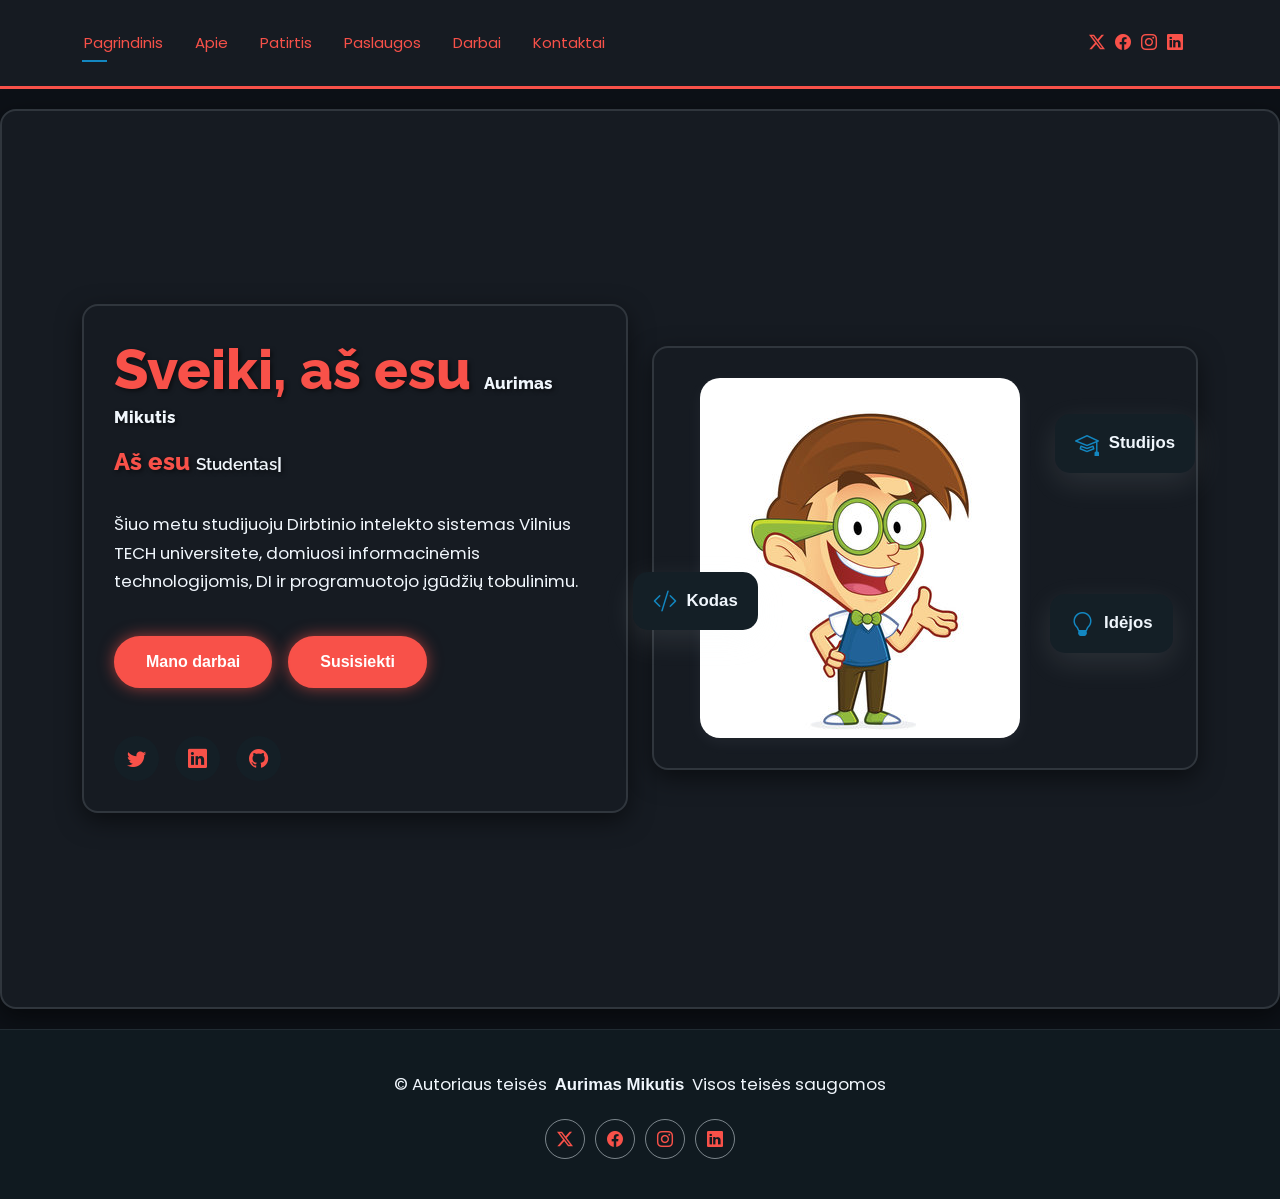
==== commit a4fc6dcc: "9 lab" ====
--- a/index.html
+++ b/index.html
@@ -1,15 +1,19 @@
+<link href="assets/css/custom.css" rel="stylesheet">
 <!DOCTYPE html>
 <html lang="lt">
 
 <head>
   <meta charset="utf-8">
   <meta content="width=device-width, initial-scale=1.0" name="viewport">
-  <title>Aurimas Mikutis - Portfolioma</title>
-  <meta name="description" content="">
-  <meta name="keywords" content="">
+  
+  <!-- Meta duomenys pagal užduotį -->
+  <title>Mano CV</title>
+  <meta name="author" content="Aurimas Mikutis">
+  <meta name="description" content="Aurimas Mikutis CV puslapis">
+  <meta name="keywords" content="CV, Aurimas Mikutis, Portfolio, Dirbtinis intelektas">
 
-  <!-- Favicons -->
-  <link href="assets/img/favicon.png" rel="icon">
+  <!-- Favicons (Svetainės piktograma) -->
+  <link href="assets/img/favicon.jpeg" rel="icon">
   <link href="assets/img/apple-touch-icon.png" rel="apple-touch-icon">
 
   <!-- Fonts -->
--- a/assets/css/custom.css
+++ b/assets/css/custom.css
@@ -0,0 +1,84 @@
+/* 1. Visos svetainės fonas ir šriftas */
+body, html {
+  background-color: #0d1117 !important;
+  color: #f0f6fc !important;
+  font-family: 'Poppins', sans-serif !important;
+}
+
+/* 2. Antraštės – ryški raudona spalva su šešėliu */
+h1, h2, h3, h4, h5, h6 {
+  font-family: 'Raleway', sans-serif !important;
+  color: #f85149 !important;
+  font-weight: 800 !important;
+  text-shadow: 2px 2px 4px rgba(0, 0, 0, 0.5);
+}
+
+/* 3. Pastraipos ir sąrašai */
+p, li, span, td, th {
+  color: #f0f6fc !important;
+  font-size: 1.05rem !important;
+  line-height: 1.7 !important;
+}
+
+/* 4. Mygtukai – ryškiai raudoni su švytėjimu */
+.btn, button[type="submit"], .btn-primary {
+  background-color: #f85149 !important;
+  border-color: #f85149 !important;
+  color: #ffffff !important;
+  border-radius: 50px !important;
+  font-weight: bold !important;
+  padding: 12px 30px !important;
+  box-shadow: 0 0 15px rgba(248, 81, 73, 0.6) !important;
+  transition: all 0.3s ease-in-out !important;
+}
+
+.btn:hover, button[type="submit"]:hover, .btn-primary:hover {
+  background-color: #da3633 !important;
+  transform: scale(1.05);
+}
+
+/* 5. Nuorodos – raudonos */
+a {
+  color: #f85149 !important;
+  text-decoration: none !important;
+}
+
+a:hover {
+  color: #ff7b72 !important;
+  text-decoration: underline !important;
+}
+
+/* 6. Turinio blokai ir kortelės su tamsiu fonu ir kraštine */
+section, .services .p-4, .resume-item, .portfolio-card, div[class*="col-"] > div {
+  background-color: #161b22 !important;
+  border: 2px solid #30363d !important;
+  border-radius: 16px !important;
+  padding: 30px !important;
+  margin-top: 20px !important;
+  margin-bottom: 20px !important;
+  box-shadow: 0 8px 24px rgba(0, 0, 0, 0.5) !important;
+}
+
+/* Užtikriname, kad visi tekstai ir aprašymai kortelėse ar po medija būtų idealiai matomi */
+section p, .services p, .portfolio-card p, .resume-item p, div[class*="col-"] p, span, small {
+  color: #f0f6fc !important;
+}
+
+/* 7. Navigacijos juosta ir „Į viršų“ mygtukas */
+.header {
+  background-color: #161b22 !important;
+  border-bottom: 3px solid #f85149 !important;
+}
+
+.scroll-top {
+  background-color: #f85149 !important;
+  border-radius: 10px !important;
+  width: 50px !important;
+  height: 50px !important;
+  color: #ffffff !important;
+}
+
+.scroll-top:hover {
+  background-color: #da3633 !important;
+  transform: translateY(-3px);
+}
